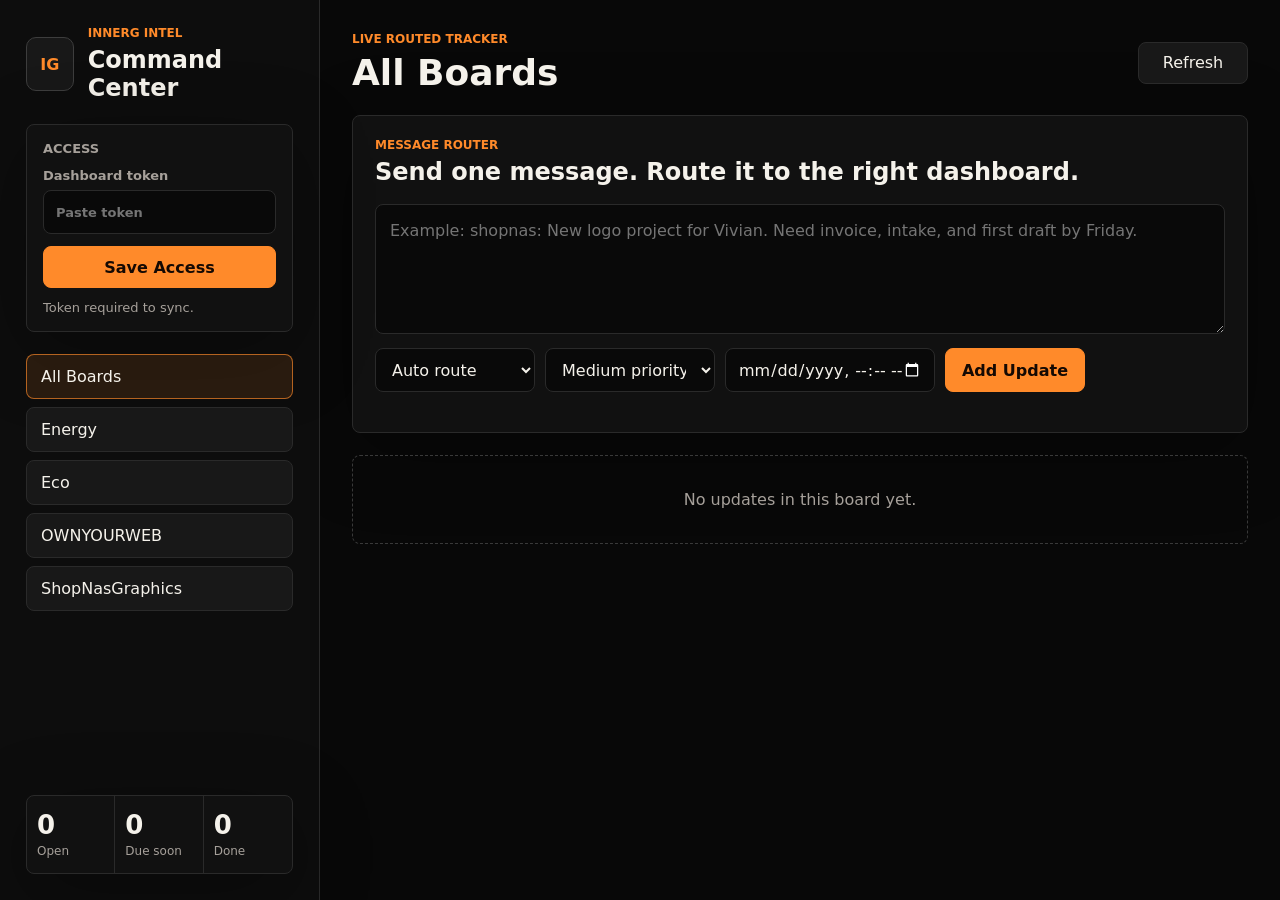
==== index.html @ 8eadc70b "Create InnerG Command Center" ====
<!doctype html>
<html lang="en">
  <head>
    <meta charset="utf-8" />
    <meta name="viewport" content="width=device-width, initial-scale=1" />
    <title>InnerG Command Center</title>
    <link rel="stylesheet" href="styles.css" />
  </head>
  <body>
    <div class="app-shell">
      <aside class="sidebar">
        <div class="brand-block">
          <span class="brand-mark">IG</span>
          <div>
            <p class="eyebrow">InnerG Intel</p>
            <h1>Command Center</h1>
          </div>
        </div>

        <section class="access-panel">
          <p class="eyebrow">Access</p>
          <label>
            <span>Dashboard token</span>
            <input id="access-token" type="password" placeholder="Paste token" autocomplete="off" />
          </label>
          <button id="save-token" type="button">Save Access</button>
          <p id="access-status">Token required to sync across devices.</p>
        </section>

        <nav class="board-tabs" aria-label="Dashboard boards">
          <button class="board-tab is-active" data-board="all" type="button">All Boards</button>
          <button class="board-tab" data-board="energy" type="button">Energy</button>
          <button class="board-tab" data-board="eco" type="button">Eco</button>
          <button class="board-tab" data-board="ownyourweb" type="button">OWNYOURWEB</button>
          <button class="board-tab" data-board="shopnasgfx" type="button">ShopNasGraphics</button>
        </nav>

        <section class="stats-panel">
          <div><strong id="stat-open">0</strong><span>Open</span></div>
          <div><strong id="stat-due">0</strong><span>Due soon</span></div>
          <div><strong id="stat-done">0</strong><span>Done</span></div>
        </section>
      </aside>

      <main class="workspace">
        <header class="topbar">
          <div>
            <p class="eyebrow">Live routed tracker</p>
            <h2 id="board-title">All Boards</h2>
          </div>
          <button id="refresh" class="secondary-button" type="button">Refresh</button>
        </header>

        <section class="quick-add">
          <div>
            <p class="eyebrow">Message router</p>
            <h2>Send one message. Route it to the right dashboard.</h2>
          </div>
          <form id="quick-form">
            <textarea id="quick-message" placeholder="Example: shopnas: New logo project for Vivian. Need invoice, intake, and first draft by Friday." required></textarea>
            <div class="form-row">
              <select id="manual-board">
                <option value="auto">Auto route</option>
                <option value="energy">Energy</option>
                <option value="eco">Eco</option>
                <option value="ownyourweb">OWNYOURWEB</option>
                <option value="shopnasgfx">ShopNasGraphics</option>
              </select>
              <select id="priority">
                <option value="medium">Medium priority</option>
                <option value="high">High priority</option>
                <option value="low">Low priority</option>
              </select>
              <input id="due-at" type="datetime-local" />
              <button type="submit">Add Update</button>
            </div>
          </form>
          <p id="form-status" role="status"></p>
        </section>

        <section class="board-grid" id="board-grid"></section>
      </main>
    </div>

    <template id="item-template">
      <article class="item-card">
        <div class="item-meta">
          <span class="board-pill"></span>
          <span class="priority-pill"></span>
          <span class="status-pill"></span>
        </div>
        <h3></h3>
        <p class="item-body"></p>
        <div class="item-footer">
          <time></time>
          <div class="item-actions">
            <button class="status-button" data-status="active" type="button">Active</button>
            <button class="status-button" data-status="waiting" type="button">Waiting</button>
            <button class="status-button" data-status="done" type="button">Done</button>
          </div>
        </div>
      </article>
    </template>

    <script src="config.js"></script>
    <script src="app.js"></script>
  </body>
</html>
---- styles.css ----
:root {
  color-scheme: dark;
  --bg: #080808;
  --panel: #111111;
  --panel-2: #181818;
  --line: #2a2a2a;
  --text: #f5f2eb;
  --muted: #a6a09a;
  --orange: #ff8a2a;
  --green: #47d18c;
  --blue: #7aa7ff;
  --rose: #ef8daa;
  --shadow: 0 20px 80px rgba(0, 0, 0, 0.32);
}

* { box-sizing: border-box; }

body {
  margin: 0;
  min-height: 100vh;
  background: var(--bg);
  color: var(--text);
  font-family: Inter, ui-sans-serif, system-ui, -apple-system, BlinkMacSystemFont, "Segoe UI", sans-serif;
}

button, input, select, textarea { font: inherit; }

.app-shell {
  display: grid;
  grid-template-columns: 320px minmax(0, 1fr);
  min-height: 100vh;
}

.sidebar {
  position: sticky;
  top: 0;
  display: flex;
  flex-direction: column;
  gap: 22px;
  height: 100vh;
  padding: 26px;
  background: #0d0d0d;
  border-right: 1px solid var(--line);
}

.brand-block {
  display: flex;
  align-items: center;
  gap: 14px;
}

.brand-mark {
  display: grid;
  place-items: center;
  width: 54px;
  height: 54px;
  border: 1px solid #3d3d3d;
  border-radius: 10px;
  background: var(--panel-2);
  color: var(--orange);
  font-weight: 900;
}

.eyebrow {
  margin: 0 0 6px;
  color: var(--orange);
  font-size: 12px;
  font-weight: 800;
  letter-spacing: 0;
  text-transform: uppercase;
}

h1, h2, h3, p { margin-top: 0; }
h1 { margin-bottom: 0; font-size: 24px; }

.access-panel,
.stats-panel,
.quick-add,
.item-card {
  border: 1px solid var(--line);
  border-radius: 8px;
  background: var(--panel);
  box-shadow: var(--shadow);
}

.access-panel {
  display: grid;
  gap: 12px;
  padding: 16px;
}

label {
  display: grid;
  gap: 7px;
  color: var(--muted);
  font-size: 13px;
  font-weight: 750;
}

input, select, textarea {
  width: 100%;
  border: 1px solid var(--line);
  border-radius: 8px;
  background: #090909;
  color: var(--text);
  outline: none;
}

input, select { height: 44px; padding: 0 12px; }
textarea { min-height: 130px; padding: 14px; resize: vertical; line-height: 1.5; }

input:focus, select:focus, textarea:focus { border-color: rgba(255, 138, 42, 0.75); }

button {
  min-height: 42px;
  border: 1px solid var(--line);
  border-radius: 8px;
  background: var(--panel-2);
  color: var(--text);
  cursor: pointer;
}

.access-panel button,
.quick-add button {
  border-color: var(--orange);
  background: var(--orange);
  color: #140903;
  font-weight: 900;
}

.access-panel p,
#form-status {
  margin-bottom: 0;
  color: var(--muted);
  font-size: 13px;
}

.board-tabs {
  display: grid;
  gap: 8px;
}

.board-tab {
  padding: 12px 14px;
  text-align: left;
}

.board-tab.is-active {
  border-color: rgba(255, 138, 42, 0.65);
  background: rgba(255, 138, 42, 0.12);
}

.stats-panel {
  display: grid;
  grid-template-columns: repeat(3, 1fr);
  overflow: hidden;
  margin-top: auto;
}

.stats-panel div {
  padding: 14px 10px;
  border-right: 1px solid var(--line);
}

.stats-panel div:last-child { border-right: 0; }
.stats-panel strong { display: block; font-size: 26px; }
.stats-panel span { color: var(--muted); font-size: 12px; }

.workspace {
  min-width: 0;
  padding: 32px;
}

.topbar {
  display: flex;
  align-items: center;
  justify-content: space-between;
  gap: 18px;
  margin-bottom: 22px;
}

.topbar h2 { margin-bottom: 0; font-size: 36px; }
.secondary-button { min-width: 110px; }

.quick-add {
  display: grid;
  gap: 18px;
  margin-bottom: 22px;
  padding: 22px;
}

.quick-add h2 { margin-bottom: 0; font-size: 24px; }

.form-row {
  display: grid;
  grid-template-columns: 160px 170px 210px 140px;
  gap: 10px;
  margin-top: 10px;
}

.board-grid {
  display: grid;
  grid-template-columns: repeat(2, minmax(0, 1fr));
  gap: 16px;
}

.item-card {
  padding: 18px;
}

.item-meta {
  display: flex;
  flex-wrap: wrap;
  gap: 8px;
  margin-bottom: 14px;
}

.board-pill,
.priority-pill,
.status-pill {
  display: inline-flex;
  align-items: center;
  min-height: 26px;
  padding: 0 10px;
  border-radius: 999px;
  font-size: 12px;
  font-weight: 850;
}

.board-pill { background: rgba(122, 167, 255, 0.16); color: #b8ceff; }
.priority-pill { background: rgba(255, 138, 42, 0.14); color: #ffc79d; }
.priority-pill.high { background: rgba(239, 141, 170, 0.16); color: #ffc0d2; }
.priority-pill.low { background: rgba(71, 209, 140, 0.14); color: #a9f4ce; }
.status-pill { background: #252525; color: var(--muted); }

.item-card h3 { margin-bottom: 10px; font-size: 23px; }
.item-body { color: #d9d2c9; line-height: 1.58; white-space: pre-wrap; }

.item-footer {
  display: flex;
  align-items: center;
  justify-content: space-between;
  gap: 12px;
  margin-top: 18px;
}

time { color: var(--muted); font-size: 13px; }

.item-actions {
  display: flex;
  flex-wrap: wrap;
  gap: 8px;
}

.status-button {
  min-height: 34px;
  padding: 0 10px;
  color: var(--muted);
}

.empty-state {
  grid-column: 1 / -1;
  padding: 34px;
  border: 1px dashed #393939;
  border-radius: 8px;
  color: var(--muted);
  text-align: center;
}

@media (max-width: 980px) {
  .app-shell { grid-template-columns: 1fr; }
  .sidebar { position: static; height: auto; }
  .board-grid { grid-template-columns: 1fr; }
}

@media (max-width: 720px) {
  .workspace, .sidebar { padding: 18px; }
  .topbar { align-items: stretch; flex-direction: column; }
  .form-row { grid-template-columns: 1fr; }
  .item-footer { align-items: flex-start; flex-direction: column; }
}
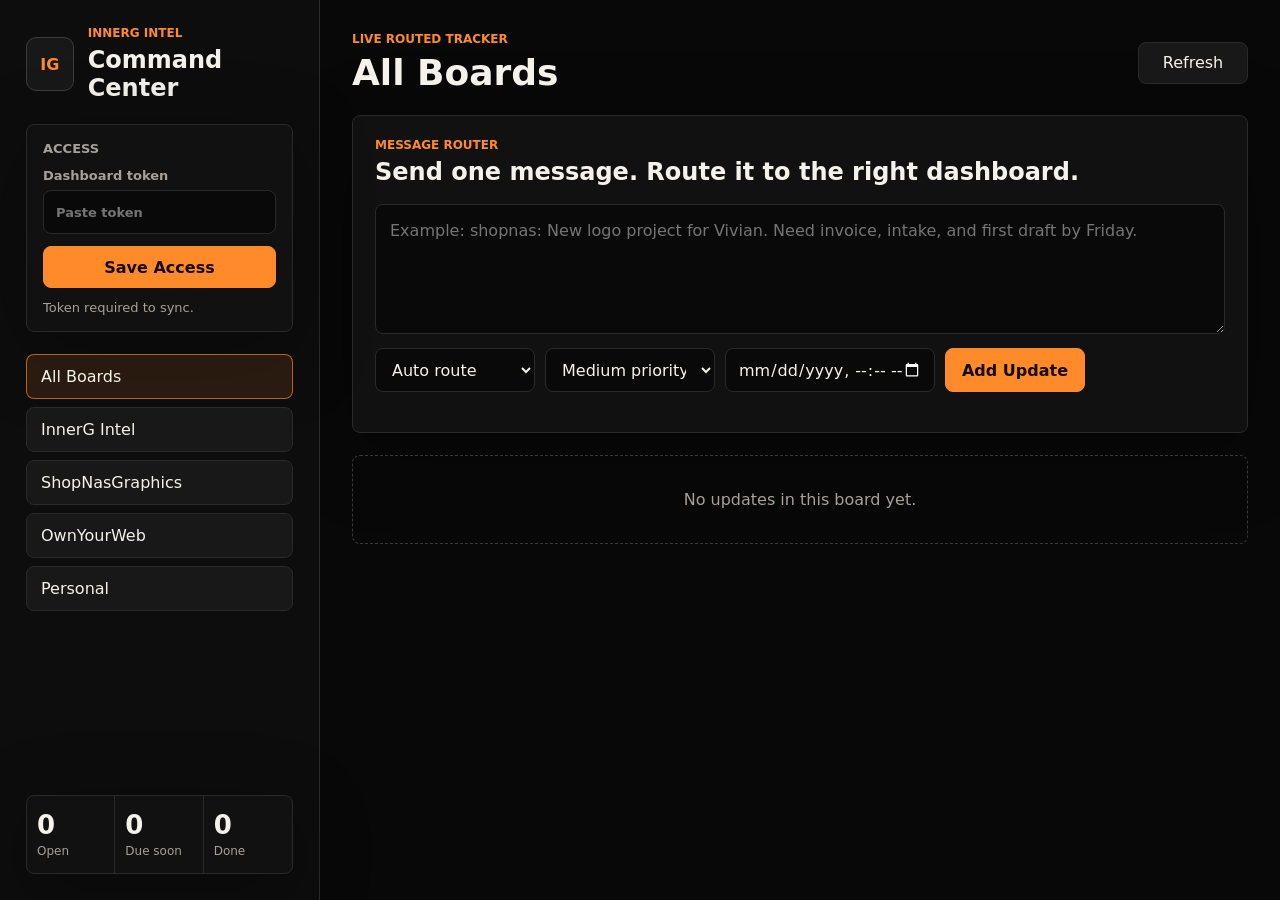
==== commit ebc39f5d: "Rename command center life categories" ====
--- a/index.html
+++ b/index.html
@@ -29,10 +29,10 @@
 
         <nav class="board-tabs" aria-label="Dashboard boards">
           <button class="board-tab is-active" data-board="all" type="button">All Boards</button>
-          <button class="board-tab" data-board="energy" type="button">Energy</button>
-          <button class="board-tab" data-board="eco" type="button">Eco</button>
-          <button class="board-tab" data-board="ownyourweb" type="button">OWNYOURWEB</button>
+          <button class="board-tab" data-board="eco" type="button">InnerG Intel</button>
           <button class="board-tab" data-board="shopnasgfx" type="button">ShopNasGraphics</button>
+          <button class="board-tab" data-board="ownyourweb" type="button">OwnYourWeb</button>
+          <button class="board-tab" data-board="energy" type="button">Personal</button>
         </nav>
 
         <section class="stats-panel">
@@ -61,10 +61,10 @@
             <div class="form-row">
               <select id="manual-board">
                 <option value="auto">Auto route</option>
-                <option value="energy">Energy</option>
-                <option value="eco">Eco</option>
-                <option value="ownyourweb">OWNYOURWEB</option>
+                <option value="eco">InnerG Intel</option>
                 <option value="shopnasgfx">ShopNasGraphics</option>
+                <option value="ownyourweb">OwnYourWeb</option>
+                <option value="energy">Personal</option>
               </select>
               <select id="priority">
                 <option value="medium">Medium priority</option>
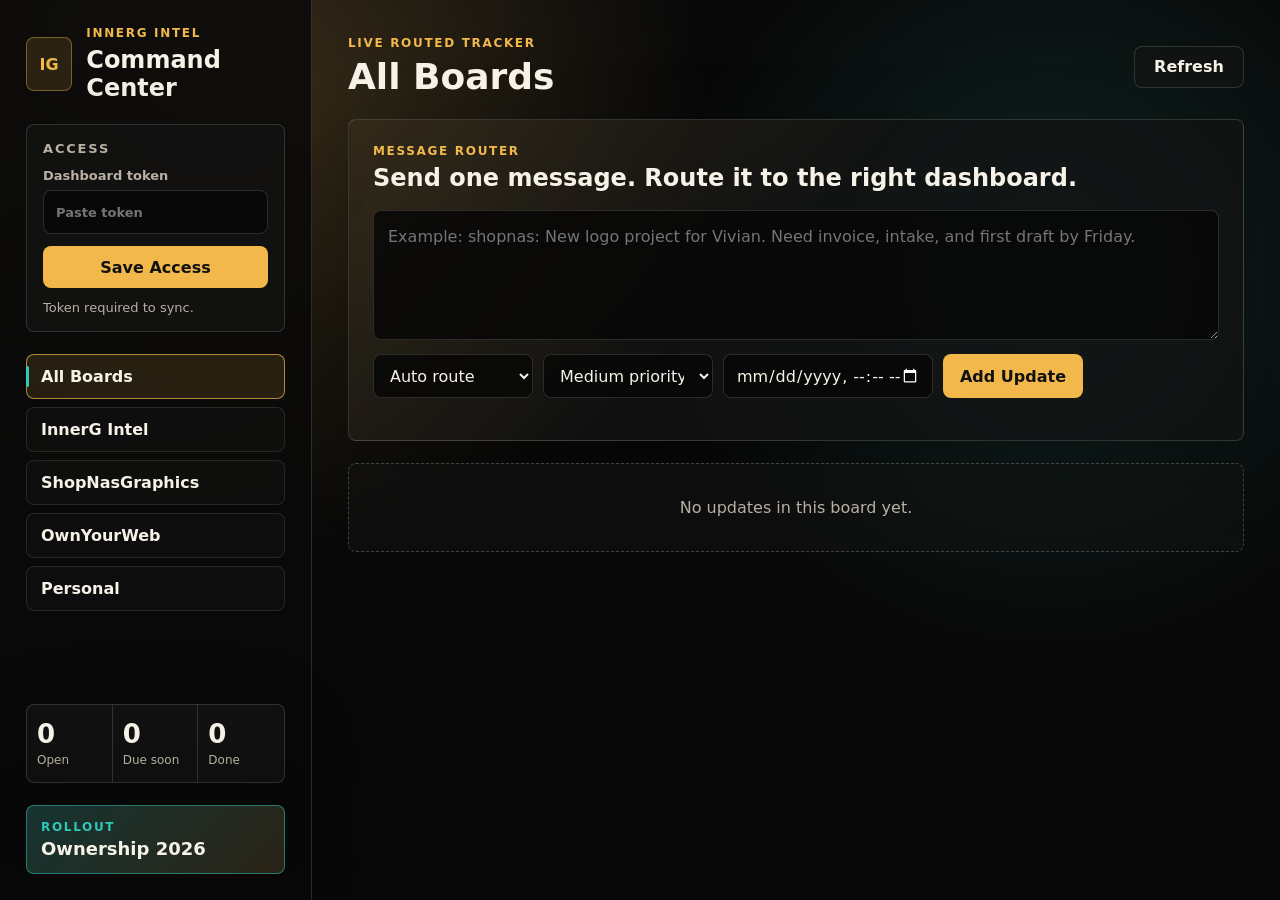
==== commit 8c966761: "Add ownership rollout command page" ====
--- a/index.html
+++ b/index.html
@@ -40,6 +40,11 @@
           <div><strong id="stat-due">0</strong><span>Due soon</span></div>
           <div><strong id="stat-done">0</strong><span>Done</span></div>
         </section>
+
+        <a class="rollout-link" href="rollouts/ownership-2026/">
+          <span>Rollout</span>
+          <strong>Ownership 2026</strong>
+        </a>
       </aside>
 
       <main class="workspace">
--- a/styles.css
+++ b/styles.css
@@ -1,16 +1,18 @@
 :root {
   color-scheme: dark;
   --bg: #080808;
-  --panel: #111111;
-  --panel-2: #181818;
-  --line: #2a2a2a;
-  --text: #f5f2eb;
-  --muted: #a6a09a;
-  --orange: #ff8a2a;
+  --panel: rgba(20, 20, 20, 0.78);
+  --panel-2: rgba(27, 27, 27, 0.92);
+  --surface: #101010;
+  --line: rgba(255, 255, 255, 0.14);
+  --text: #f7f2e8;
+  --muted: #b8b0a3;
+  --accent: #f2b84b;
+  --accent-2: #31c7b7;
   --green: #47d18c;
   --blue: #7aa7ff;
   --rose: #ef8daa;
-  --shadow: 0 20px 80px rgba(0, 0, 0, 0.32);
+  --shadow: 0 22px 80px rgba(0, 0, 0, 0.24);
 }
 
 * { box-sizing: border-box; }
@@ -18,7 +20,11 @@
 body {
   margin: 0;
   min-height: 100vh;
-  background: var(--bg);
+  background:
+    radial-gradient(circle at 20% 12%, rgba(242, 184, 75, 0.18), transparent 28rem),
+    radial-gradient(circle at 82% 30%, rgba(49, 199, 183, 0.16), transparent 24rem),
+    linear-gradient(135deg, rgba(255, 255, 255, 0.035), transparent 34rem),
+    var(--bg);
   color: var(--text);
   font-family: Inter, ui-sans-serif, system-ui, -apple-system, BlinkMacSystemFont, "Segoe UI", sans-serif;
 }
@@ -27,7 +33,7 @@
 
 .app-shell {
   display: grid;
-  grid-template-columns: 320px minmax(0, 1fr);
+  grid-template-columns: 312px minmax(0, 1fr);
   min-height: 100vh;
 }
 
@@ -39,7 +45,8 @@
   gap: 22px;
   height: 100vh;
   padding: 26px;
-  background: #0d0d0d;
+  background: rgba(10, 10, 10, 0.84);
+  backdrop-filter: blur(18px);
   border-right: 1px solid var(--line);
 }
 
@@ -54,24 +61,25 @@
   place-items: center;
   width: 54px;
   height: 54px;
-  border: 1px solid #3d3d3d;
-  border-radius: 10px;
-  background: var(--panel-2);
-  color: var(--orange);
+  border: 1px solid rgba(242, 184, 75, 0.42);
+  border-radius: 8px;
+  background: rgba(242, 184, 75, 0.12);
+  color: var(--accent);
   font-weight: 900;
+  letter-spacing: 0;
 }
 
 .eyebrow {
   margin: 0 0 6px;
-  color: var(--orange);
+  color: var(--accent);
   font-size: 12px;
   font-weight: 800;
-  letter-spacing: 0;
+  letter-spacing: 0.14em;
   text-transform: uppercase;
 }
 
 h1, h2, h3, p { margin-top: 0; }
-h1 { margin-bottom: 0; font-size: 24px; }
+h1 { margin-bottom: 0; font-size: 24px; letter-spacing: 0; }
 
 .access-panel,
 .stats-panel,
@@ -87,6 +95,7 @@
   display: grid;
   gap: 12px;
   padding: 16px;
+  background: rgba(20, 20, 20, 0.72);
 }
 
 label {
@@ -101,7 +110,7 @@
   width: 100%;
   border: 1px solid var(--line);
   border-radius: 8px;
-  background: #090909;
+  background: rgba(8, 8, 8, 0.86);
   color: var(--text);
   outline: none;
 }
@@ -109,7 +118,10 @@
 input, select { height: 44px; padding: 0 12px; }
 textarea { min-height: 130px; padding: 14px; resize: vertical; line-height: 1.5; }
 
-input:focus, select:focus, textarea:focus { border-color: rgba(255, 138, 42, 0.75); }
+input:focus, select:focus, textarea:focus {
+  border-color: rgba(242, 184, 75, 0.78);
+  box-shadow: 0 0 0 3px rgba(242, 184, 75, 0.1);
+}
 
 button {
   min-height: 42px;
@@ -122,10 +134,25 @@
 
 .access-panel button,
 .quick-add button {
-  border-color: var(--orange);
-  background: var(--orange);
-  color: #140903;
+  border-color: rgba(242, 184, 75, 0.78);
+  background: var(--accent);
+  color: #111111;
   font-weight: 900;
+}
+
+button:hover,
+button:focus-visible {
+  outline: none;
+  border-color: rgba(242, 184, 75, 0.75);
+  background: rgba(242, 184, 75, 0.14);
+}
+
+.access-panel button:hover,
+.access-panel button:focus-visible,
+.quick-add button:hover,
+.quick-add button:focus-visible {
+  background: #ffd06d;
+  color: #111111;
 }
 
 .access-panel p,
@@ -141,13 +168,30 @@
 }
 
 .board-tab {
+  position: relative;
   padding: 12px 14px;
+  border-color: rgba(255, 255, 255, 0.1);
+  background: rgba(20, 20, 20, 0.52);
   text-align: left;
+  font-weight: 820;
+  letter-spacing: 0;
 }
 
 .board-tab.is-active {
-  border-color: rgba(255, 138, 42, 0.65);
-  background: rgba(255, 138, 42, 0.12);
+  border-color: rgba(242, 184, 75, 0.7);
+  background: rgba(242, 184, 75, 0.12);
+  color: var(--text);
+}
+
+.board-tab.is-active::before {
+  content: "";
+  position: absolute;
+  top: 11px;
+  bottom: 11px;
+  left: -1px;
+  width: 3px;
+  border-radius: 999px;
+  background: var(--accent-2);
 }
 
 .stats-panel {
@@ -155,6 +199,7 @@
   grid-template-columns: repeat(3, 1fr);
   overflow: hidden;
   margin-top: auto;
+  background: rgba(20, 20, 20, 0.7);
 }
 
 .stats-panel div {
@@ -166,9 +211,35 @@
 .stats-panel strong { display: block; font-size: 26px; }
 .stats-panel span { color: var(--muted); font-size: 12px; }
 
+.rollout-link {
+  display: grid;
+  gap: 4px;
+  padding: 14px;
+  border: 1px solid rgba(49, 199, 183, 0.52);
+  border-radius: 8px;
+  background:
+    linear-gradient(135deg, rgba(49, 199, 183, 0.2), rgba(242, 184, 75, 0.12)),
+    rgba(20, 20, 20, 0.72);
+  color: var(--text);
+  text-decoration: none;
+  box-shadow: var(--shadow);
+}
+
+.rollout-link span {
+  color: var(--accent-2);
+  font-size: 12px;
+  font-weight: 900;
+  letter-spacing: 0.14em;
+  text-transform: uppercase;
+}
+
+.rollout-link strong {
+  font-size: 18px;
+}
+
 .workspace {
   min-width: 0;
-  padding: 32px;
+  padding: 36px;
 }
 
 .topbar {
@@ -180,13 +251,20 @@
 }
 
 .topbar h2 { margin-bottom: 0; font-size: 36px; }
-.secondary-button { min-width: 110px; }
+.secondary-button {
+  min-width: 110px;
+  background: rgba(20, 20, 20, 0.7);
+  font-weight: 850;
+}
 
 .quick-add {
   display: grid;
   gap: 18px;
   margin-bottom: 22px;
-  padding: 22px;
+  padding: 24px;
+  background:
+    linear-gradient(135deg, rgba(242, 184, 75, 0.12), transparent 46%),
+    rgba(20, 20, 20, 0.78);
 }
 
 .quick-add h2 { margin-bottom: 0; font-size: 24px; }
@@ -205,7 +283,19 @@
 }
 
 .item-card {
+  position: relative;
   padding: 18px;
+  background: rgba(20, 20, 20, 0.74);
+  overflow: hidden;
+}
+
+.item-card::before {
+  content: "";
+  position: absolute;
+  inset: 0 0 auto;
+  height: 3px;
+  background: linear-gradient(90deg, var(--accent), var(--accent-2));
+  opacity: 0.86;
 }
 
 .item-meta {
@@ -222,16 +312,18 @@
   align-items: center;
   min-height: 26px;
   padding: 0 10px;
-  border-radius: 999px;
+  border-radius: 8px;
   font-size: 12px;
   font-weight: 850;
-}
-
-.board-pill { background: rgba(122, 167, 255, 0.16); color: #b8ceff; }
-.priority-pill { background: rgba(255, 138, 42, 0.14); color: #ffc79d; }
+  letter-spacing: 0.04em;
+  text-transform: uppercase;
+}
+
+.board-pill { background: rgba(49, 199, 183, 0.14); color: #92f0e6; }
+.priority-pill { background: rgba(242, 184, 75, 0.14); color: #ffd98a; }
 .priority-pill.high { background: rgba(239, 141, 170, 0.16); color: #ffc0d2; }
 .priority-pill.low { background: rgba(71, 209, 140, 0.14); color: #a9f4ce; }
-.status-pill { background: #252525; color: var(--muted); }
+.status-pill { background: rgba(255, 255, 255, 0.08); color: var(--muted); }
 
 .item-card h3 { margin-bottom: 10px; font-size: 23px; }
 .item-body { color: #d9d2c9; line-height: 1.58; white-space: pre-wrap; }
@@ -256,15 +348,17 @@
   min-height: 34px;
   padding: 0 10px;
   color: var(--muted);
+  background: rgba(8, 8, 8, 0.68);
 }
 
 .empty-state {
   grid-column: 1 / -1;
   padding: 34px;
-  border: 1px dashed #393939;
+  border: 1px dashed rgba(255, 255, 255, 0.22);
   border-radius: 8px;
   color: var(--muted);
   text-align: center;
+  background: rgba(20, 20, 20, 0.52);
 }
 
 @media (max-width: 980px) {
